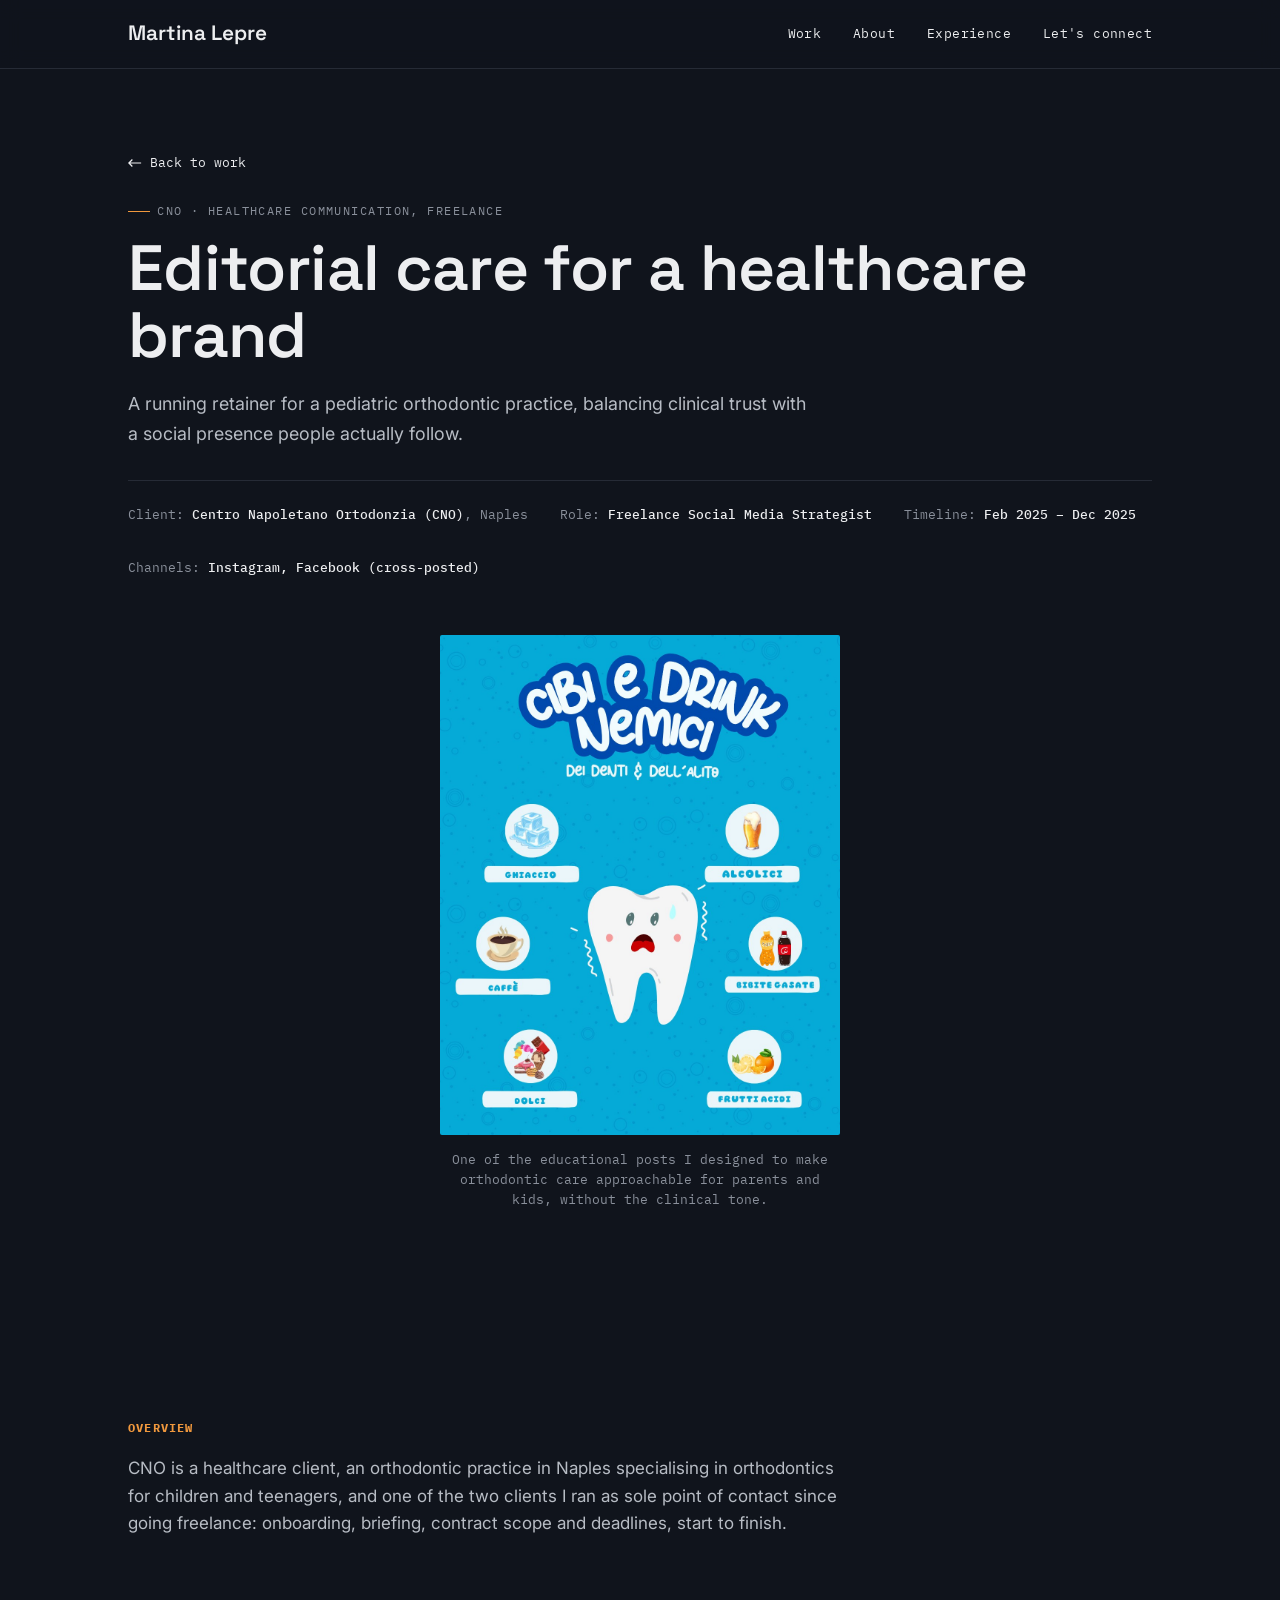
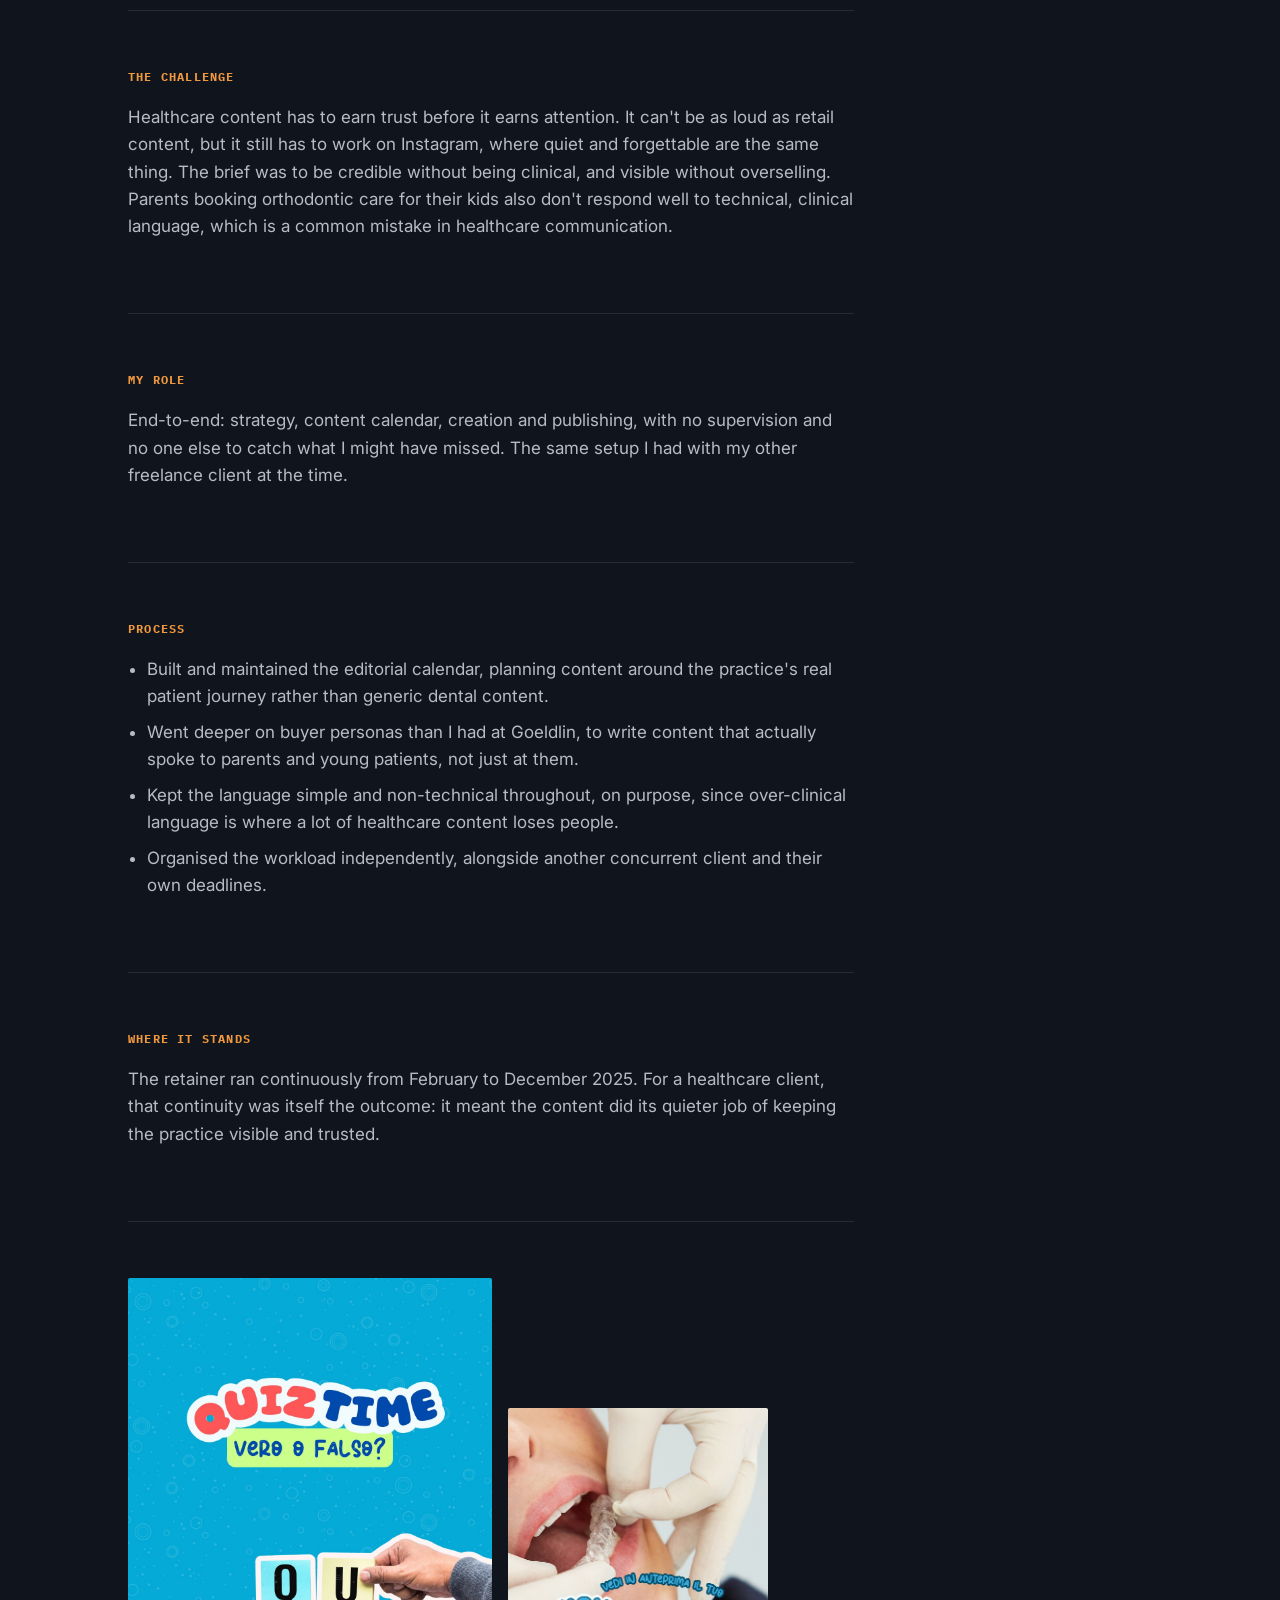
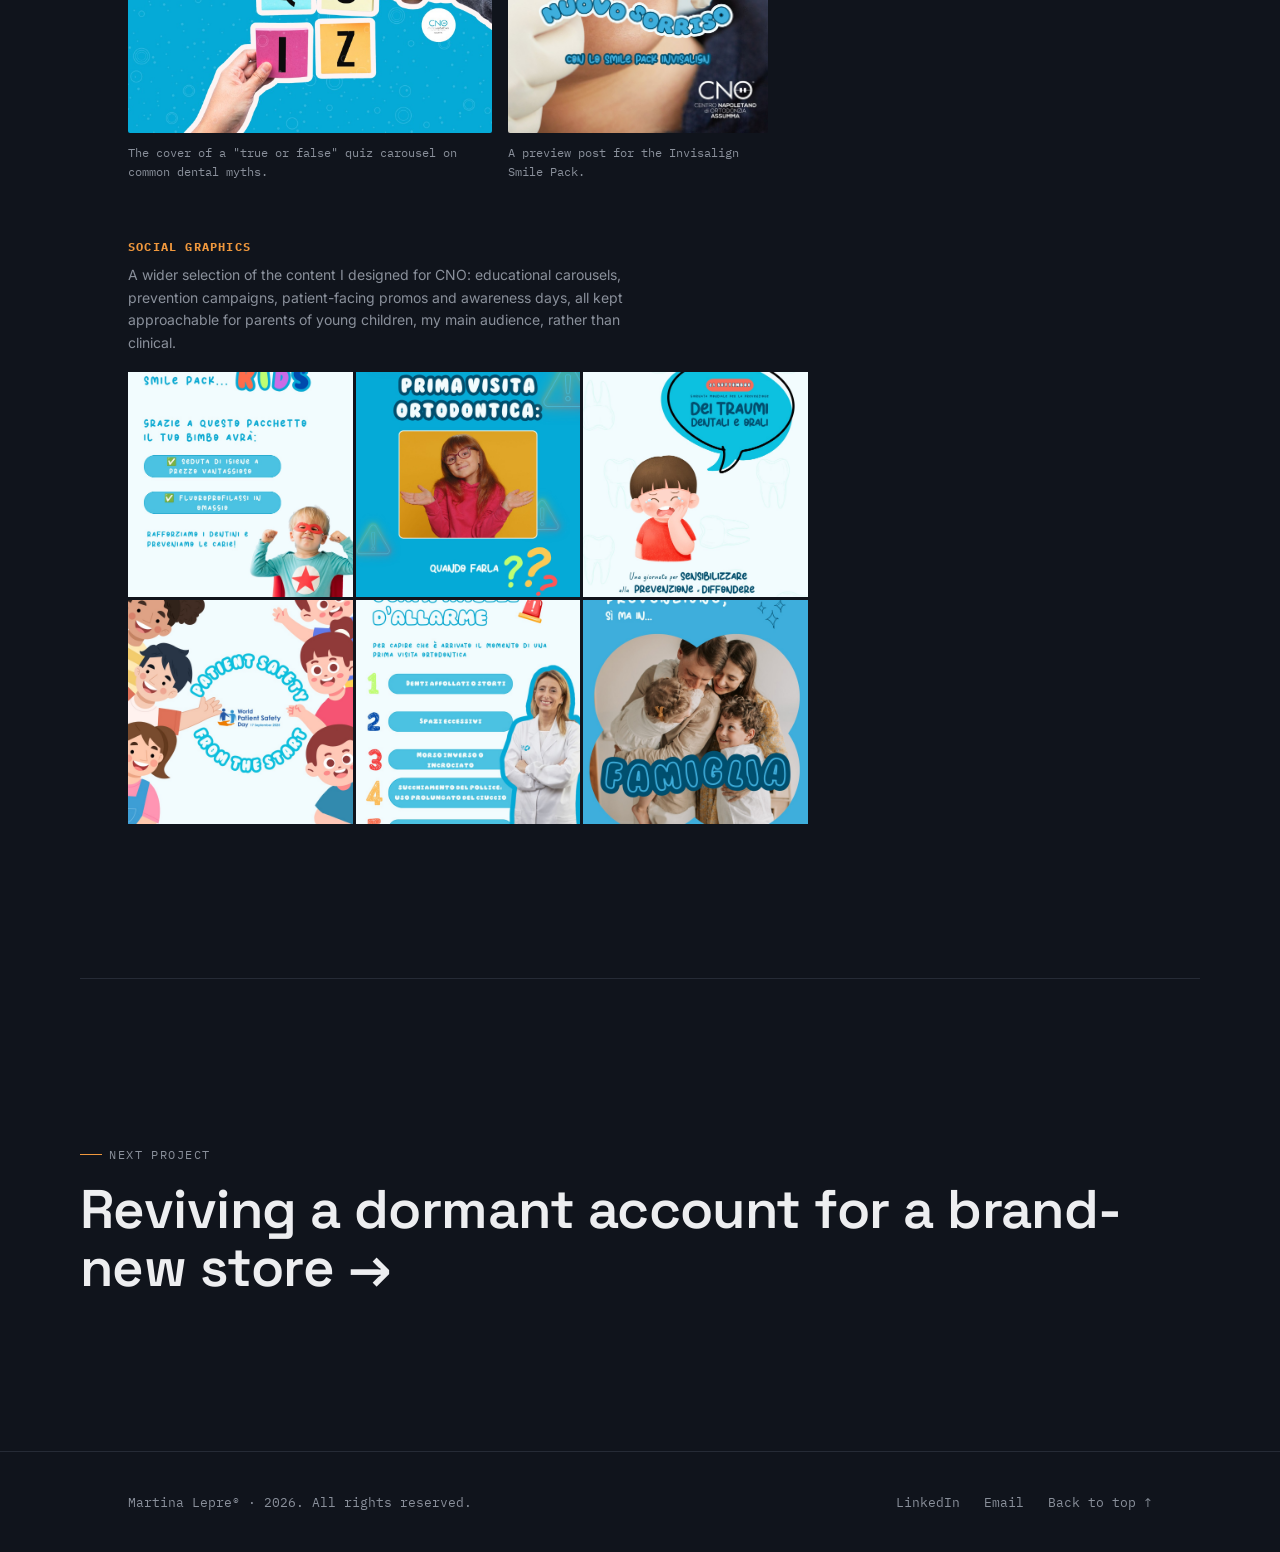
==== work/cno.html @ 4597561f "Add files via upload" ====
<!doctype html>
<html lang="en">
<head>
<meta charset="UTF-8">
<meta name="viewport" content="width=device-width, initial-scale=1">
<title>CNO · Martina Lepre</title>
<meta name="description" content="Case study: ongoing content and editorial planning for CNO, an orthodontic healthcare practice in Naples.">
<link rel="stylesheet" href="../css/style.css">
</head>
<body>

<nav class="nav" aria-label="Main">
  <div class="container">
    <a href="../index.html" class="nav-name">Martina Lepre</a>
    <ul class="nav-links" id="navLinks">
      <li><a href="../index.html#work">Work</a></li>
      <li><a href="../index.html#about">About</a></li>
      <li><a href="../index.html#experience">Experience</a></li>
      <li><a href="mailto:martinalepre.smm@gmail.com">Let's connect</a></li>
    </ul>
    <button class="nav-toggle" aria-expanded="false" aria-controls="navLinks">Menu</button>
  </div>
</nav>

<main>
  <header class="cs-hero">
    <div class="container">
      <a href="../index.html#work" class="back-link reveal is-visible">
        <svg width="14" height="10" viewBox="0 0 16 10" fill="none"><path d="M5 1L1 5L5 9M1 5H15" stroke="currentColor" stroke-width="1.4"/></svg>
        Back to work
      </a>
      <p class="eyebrow reveal is-visible" style="margin-top:20px;">CNO · Healthcare Communication, Freelance</p>
      <h1 class="display-xl reveal is-visible" style="margin-top:14px;">Editorial care for a healthcare brand</h1>
      <p class="lede reveal is-visible" style="margin-top:20px;">A running retainer for a pediatric orthodontic practice, balancing clinical trust with a social presence people actually follow.</p>

      <div class="cs-meta reveal is-visible">
        <div>Client: <strong>Centro Napoletano Ortodonzia (CNO)</strong>, Naples</div>
        <div>Role: <strong>Freelance Social Media Strategist</strong></div>
        <div>Timeline: <strong>Feb 2025 – Dec 2025</strong></div>
        <div>Channels: <strong>Instagram, Facebook (cross-posted)</strong></div>
      </div>
    </div>
    <div class="container">
      <div class="cs-feature reveal">
        <img src="../images/cno-graphic-2.jpg" alt="CNO educational graphic: foods and drinks that harm teeth and breath">
        <p class="cs-feature-cap">One of the educational posts I designed to make orthodontic care approachable for parents and kids, without the clinical tone.</p>
      </div>
    </div>
  </header>

  <section>
    <div class="container">
      <div class="cs-block reveal">
        <h2>Overview</h2>
        <p>CNO is a healthcare client, an orthodontic practice in Naples specialising in orthodontics for children and teenagers, and one of the two clients I ran as sole point of contact since going freelance: onboarding, briefing, contract scope and deadlines, start to finish.</p>
      </div>

      <div class="cs-block reveal">
        <h2>The Challenge</h2>
        <p>Healthcare content has to earn trust before it earns attention. It can't be as loud as retail content, but it still has to work on Instagram, where quiet and forgettable are the same thing. The brief was to be credible without being clinical, and visible without overselling. Parents booking orthodontic care for their kids also don't respond well to technical, clinical language, which is a common mistake in healthcare communication.</p>
      </div>

      <div class="cs-block reveal">
        <h2>My Role</h2>
        <p>End-to-end: strategy, content calendar, creation and publishing, with no supervision and no one else to catch what I might have missed. The same setup I had with my other freelance client at the time.</p>
      </div>

      <div class="cs-block reveal">
        <h2>Process</h2>
        <ul>
          <li>Built and maintained the editorial calendar, planning content around the practice's real patient journey rather than generic dental content.</li>
          <li>Went deeper on buyer personas than I had at Goeldlin, to write content that actually spoke to parents and young patients, not just at them.</li>
          <li>Kept the language simple and non-technical throughout, on purpose, since over-clinical language is where a lot of healthcare content loses people.</li>
          <li>Organised the workload independently, alongside another concurrent client and their own deadlines.</li>
        </ul>
      </div>


      <div class="cs-block reveal">
        <h2>Where it stands</h2>
        <p>The retainer ran continuously from February to December 2025. For a healthcare client, that continuity was itself the outcome: it meant the content did its quieter job of keeping the practice visible and trusted.</p>
      </div>

      <div class="cs-duo reveal">
        <figure>
          <img src="../images/cno-orig-quiztime.jpg" alt="CNO Instagram carousel cover: dental myths quiz, true or false">
          <figcaption>The cover of a "true or false" quiz carousel on common dental myths.</figcaption>
        </figure>
        <figure>
          <img src="../images/cno-orig-invisalign.jpg" alt="CNO graphic previewing a patient's new smile with Invisalign">
          <figcaption>A preview post for the Invisalign Smile Pack.</figcaption>
        </figure>
      </div>

      <div class="cs-graphics reveal">
        <h2>Social graphics</h2>
        <p class="cs-graphics-note">A wider selection of the content I designed for CNO: educational carousels, prevention campaigns, patient-facing promos and awareness days, all kept approachable for parents of young children, my main audience, rather than clinical.</p>
        <div class="cs-graphics-editorial">
          <img src="../images/cno-orig-smilepackkids.jpg" alt="CNO graphic: Smile Pack Kids promotional offer">
          <img src="../images/cno-orig-primavisita.jpg" alt="CNO graphic: when to book a first orthodontic visit">
          <img src="../images/cno-orig-21settembre.jpg" alt="CNO graphic: World Dental Trauma Day, 21 September">
          <img src="../images/cno-orig-patientsafety.jpg" alt="CNO graphic: World Patient Safety Day, 17 September">
          <img src="../images/cno-orig-campanelli.jpg" alt="CNO graphic: 5 warning signs it's time for a first orthodontic visit">
          <img src="../images/cno-orig-smilepackfamily.jpg" alt="CNO carousel cover: Smile Pack Family prevention offer">
        </div>
      </div>
    </div>
  </section>

  <div class="container cs-next reveal">
    <p class="eyebrow">Next project</p>
    <a href="just-play-salerno.html" class="display-lg">Reviving a dormant account for a brand-new store →</a>
  </div>
</main>

<footer>
  <div class="container footer-row">
    <div>Martina Lepre® · <span data-year>2026</span>. All rights reserved.</div>
    <div class="footer-links">
      <a href="https://linkedin.com/in/martina-lepre" target="_blank" rel="noopener">LinkedIn</a>
      <a href="mailto:martinalepre.smm@gmail.com">Email</a>
      <span class="back-top">Back to top ↑</span>
    </div>
  </div>
</footer>

<script src="../js/main.js"></script>
</body>
</html>
---- css/style.css ----
/* =========================================================
   MARTINA LEPRE — PORTFOLIO
   Token system: Ink / Paper / Signal Coral / Moss / Grey
   Display: Fraunces · Body: Inter · Data/Mono: IBM Plex Mono
   ========================================================= */

@import url('https://fonts.googleapis.com/css2?family=Space+Grotesk:wght@500;600;700&family=Inter:wght@400;500;600&family=IBM+Plex+Mono:wght@400;500&display=swap');

:root{
  --ink:        #EDEEF0;
  --ink-soft:   #B7BCC4;
  --paper:      #10141C;
  --paper-raised: #171C26;
  --coral:      #F0983D;
  --moss:       #F0983D;
  --grey:       #8A909B;
  --line:       #262B36;

  --font-display: 'Space Grotesk', sans-serif;
  --font-body: 'Inter', -apple-system, BlinkMacSystemFont, sans-serif;
  --font-mono: 'IBM Plex Mono', 'Courier New', monospace;

  --container: 1120px;
  --gap-section: clamp(72px, 12vw, 168px);
  --gap-block: clamp(32px, 5vw, 56px);

  --ease: cubic-bezier(.22,.61,.36,1);
  --dur: .7s;
}

@media (prefers-reduced-motion: reduce){
  :root{ --dur: 0s; }
  html{ scroll-behavior: auto !important; }
}

*, *::before, *::after{ box-sizing: border-box; }
html{ scroll-behavior: smooth; }

body{
  margin: 0;
  background: var(--paper);
  color: var(--ink);
  font-family: var(--font-body);
  font-size: 17px;
  line-height: 1.6;
  -webkit-font-smoothing: antialiased;
}

img{ max-width: 100%; display: block; }
a{ color: inherit; text-decoration: none; }

::selection{ background: var(--coral); color: var(--paper-raised); }

.container{
  max-width: var(--container);
  margin: 0 auto;
  padding: 0 clamp(20px, 5vw, 48px);
}

/* -------------------- Typography -------------------- */

.eyebrow{
  font-family: var(--font-mono);
  font-size: 12px;
  letter-spacing: .12em;
  text-transform: uppercase;
  color: var(--grey);
  display: flex;
  align-items: center;
  gap: .6em;
}
.eyebrow::before{
  content: '';
  width: 22px;
  height: 1px;
  background: var(--coral);
  display: inline-block;
}

.display-xl{
  font-family: var(--font-display);
  font-weight: 600;
  font-size: clamp(2.2rem, 5vw, 4rem);
  line-height: 1.05;
  letter-spacing: -.01em;
  margin: 0;
}
.display-lg{
  font-family: var(--font-display);
  font-weight: 600;
  font-size: clamp(2rem, 4.4vw, 3.4rem);
  line-height: 1.08;
  letter-spacing: -.01em;
  margin: 0;
}
.display-md{
  font-family: var(--font-display);
  font-weight: 600;
  font-size: clamp(1.5rem, 2.6vw, 2rem);
  line-height: 1.2;
  margin: 0;
}

.mono-data{
  font-family: var(--font-mono);
  font-size: 13px;
  letter-spacing: .02em;
  color: var(--grey);
}

.lede{
  font-size: clamp(1.05rem, 1.4vw, 1.25rem);
  line-height: 1.65;
  color: var(--ink-soft);
  max-width: 62ch;
}

/* -------------------- Nav -------------------- */

.nav{
  position: sticky;
  top: 0;
  z-index: 40;
  background: rgba(16,20,28,.86);
  backdrop-filter: blur(10px);
  border-bottom: 1px solid var(--line);
}
.nav .container{
  display: flex;
  align-items: center;
  justify-content: space-between;
  height: 68px;
}
.nav-name{
  font-family: var(--font-display);
  font-weight: 600;
  font-size: 1.3rem;
}
.nav-links{
  display: flex;
  gap: 32px;
  list-style: none;
  margin: 0; padding: 0;
  font-family: var(--font-mono);
  font-size: 13px;
  letter-spacing: .03em;
}
.nav-links a{
  position: relative;
  padding-bottom: 3px;
}
.nav-links a::after{
  content:'';
  position:absolute; left:0; right:100%; bottom:0;
  height:1px; background: var(--coral);
  transition: right var(--dur) var(--ease);
}
.nav-links a:hover::after,
.nav-links a:focus-visible::after{ right: 0; }

.nav-toggle{
  display:none;
  background:none; border:none; cursor:pointer;
  font-family: var(--font-mono); font-size: 13px;
  color: var(--ink);
}

/* cadence bar — signature scroll device */
.cadence{
  position: sticky;
  top: 68px;
  z-index: 39;
  height: 3px;
  display: flex;
  gap: 3px;
  padding: 0 clamp(20px,5vw,48px);
  background: var(--paper);
}
.cadence i{
  flex: 1;
  background: var(--line);
  transition: background var(--dur) var(--ease);
}
.cadence i.lit{ background: var(--coral); }

/* -------------------- Hero -------------------- */

.hero{
  position: relative;
  padding-top: clamp(28px, 4vw, 44px);
  padding-bottom: clamp(40px, 5vw, 56px);
  overflow: hidden;
  background:
    radial-gradient(62% 62% at 80% 108%, rgba(240,152,61,.92) 0%, rgba(196,80,48,.62) 30%, rgba(60,32,24,.30) 56%, rgba(18,20,26,0) 78%),
    linear-gradient(180deg,
      #12141A 0%,
      #1C1512 22%,
      #3C2018 42%,
      #A34A28 68%,
      #D4864F 88%,
      #DC9868 100%
    );
}
.hero::after{
  content: '';
  position: absolute;
  inset: 0;
  pointer-events: none;
  opacity: .5;
  mix-blend-mode: overlay;
  background-image: url("data:image/svg+xml;utf8,<svg xmlns='http://www.w3.org/2000/svg' width='160' height='160'><filter id='n'><feTurbulence type='fractalNoise' baseFrequency='0.85' numOctaves='2' stitchTiles='stitch'/><feColorMatrix type='saturate' values='0'/></filter><rect width='100%25' height='100%25' filter='url(%23n)'/></svg>");
}
.hero .container{ position: relative; z-index: 1; }
.hero .spec-label,
.hero .stat-label,
.hero-pill{
  color: rgba(255,255,255,.78);
}
.hero .eyebrow::before{ background: #FFD9A8; }
.hero-divider{ background: rgba(255,255,255,.22); }
.hero-pill{ border-color: rgba(255,255,255,.35); }
.hero-stats{ border-top-color: rgba(255,255,255,.22); }
.hero .eyebrow{ margin-bottom: 20px; }
.hero-tags{
  margin-top: 24px;
  display:flex;
  flex-wrap:wrap;
  gap: 10px 28px;
}
.hero-tags .tag-group{
  font-family: var(--font-mono);
  font-size: 12.5px;
  color: var(--grey);
}
.hero-tags .tag-group b{
  color: var(--ink);
  font-weight: 500;
}
.hero-meta{
  margin-top: 48px;
  display:flex;
  flex-wrap:wrap;
  gap: 28px 40px;
  font-family: var(--font-mono);
  font-size: 13px;
  color: var(--grey);
  border-top: 1px solid var(--line);
  padding-top: 20px;
}
.hero-meta strong{ color: var(--ink); font-weight: 500; }

.hero-divider{
  height: 1px;
  background: var(--line);
  margin: 22px 0 20px;
}

.hero-specs{
  display: grid;
  grid-template-columns: 1fr 1fr;
  gap: 32px;
  max-width: 720px;
}
.spec-label{
  font-family: var(--font-mono);
  font-size: 12px;
  letter-spacing: .1em;
  text-transform: uppercase;
  color: var(--grey);
  margin: 0 0 10px;
}
.spec-value{ margin: 0; color: var(--ink-soft); }
.spec-list{ margin: 0; padding-left: 1.1em; color: var(--ink-soft); }
.spec-list li + li{ margin-top: .35em; }

.hero-pill{
  display: inline-block;
  margin-top: 20px;
  padding: 9px 18px;
  border: 1px solid var(--line);
  border-radius: 999px;
  font-family: var(--font-mono);
  font-size: 12.5px;
  color: var(--ink-soft);
}

.hero-stats{
  display: flex;
  flex-wrap: wrap;
  gap: 40px;
  margin-top: 22px;
  padding-top: 18px;
  border-top: 1px solid var(--line);
}
.stat{ display: flex; flex-direction: column; gap: 6px; }
.stat-num{
  font-family: var(--font-display);
  font-weight: 600;
  font-size: clamp(1.6rem, 3vw, 2.1rem);
  color: var(--ink);
}
.stat-label{
  font-family: var(--font-mono);
  font-size: 12px;
  color: var(--grey);
  max-width: 16ch;
}

@media (max-width: 640px){
  .hero-specs{ grid-template-columns: 1fr; gap: 24px; }
}

/* -------------------- Section scaffolding -------------------- */

section{ padding: var(--gap-section) 0 0; }
section:last-of-type{ padding-bottom: var(--gap-section); }

.section-head{
  display:flex;
  justify-content: space-between;
  align-items: flex-end;
  gap: 24px;
  margin-bottom: var(--gap-block);
  border-bottom: 1px solid var(--line);
  padding-bottom: 20px;
}
.section-count{ font-family: var(--font-mono); font-size: 13px; color: var(--grey); }

.reveal{
  opacity: 0;
  transform: translateY(24px);
  transition: opacity var(--dur) var(--ease), transform var(--dur) var(--ease);
}
.reveal.is-visible{ opacity: 1; transform: translateY(0); }

/* -------------------- Work rows -------------------- */

.work-row{
  display: grid;
  grid-template-columns: 1fr 1fr;
  gap: 40px;
  align-items: center;
  padding: 48px 0;
  border-bottom: 1px solid var(--line);
  text-decoration: none;
  color: inherit;
}
.work-row:last-child{ border-bottom: none; }
.work-row:nth-child(even) .work-visual{ order: 2; }

.work-visual{
  position: relative;
  overflow: hidden;
  border-radius: 2px;
  aspect-ratio: 4/3;
  display: flex;
  align-items: center;
  justify-content: center;
  padding: 14%;
}
.work-visual.on-white{ background: #FFFFFF; }
.work-visual.on-black{ background: #020001; }
.work-logo{
  position: absolute;
  top: 16px;
  left: 16px;
  z-index: 2;
  background: rgba(255,255,255,.94);
  border-radius: 6px;
  padding: 8px 10px;
  display: flex;
  align-items: center;
  box-shadow: 0 4px 14px rgba(0,0,0,.25);
}
.work-logo img{
  height: 22px;
  width: auto;
  max-width: 100px;
  object-fit: contain;
  display: block;
}
.work-visual img{
  width: 100%; height: 100%; object-fit: contain;
  transition: transform 1s var(--ease);
}
.work-row:hover .work-visual img{ transform: scale(1.06); }

.work-index{ font-family: var(--font-mono); font-size: 12px; color: var(--coral); margin-bottom: 10px; display:block; }
.work-cat{ font-family: var(--font-mono); font-size: 12.5px; color: var(--grey); margin-top: 10px; }
.work-location{ font-family: var(--font-mono); font-size: 12.5px; color: var(--coral); margin-top: 4px; display: block; }
.work-title{
  font-family: var(--font-display);
  font-size: clamp(1.5rem, 2.6vw, 2.15rem);
  font-weight: 600;
  margin: 0;
  transition: color var(--dur) var(--ease);
}
.work-row:hover .work-title{ color: var(--coral); }
.work-desc{ margin-top: 12px; color: var(--ink-soft); max-width: 46ch; }
.work-arrow{
  display:inline-flex; align-items:center; gap:8px;
  margin-top: 20px; font-family: var(--font-mono); font-size: 12.5px;
}
.work-arrow svg{ transition: transform var(--dur) var(--ease); }
.work-row:hover .work-arrow svg{ transform: translateX(6px); }

.view-all{
  display:inline-block;
  margin-top: var(--gap-block);
  font-family: var(--font-mono);
  font-size: 13px;
  border-bottom: 1px solid var(--coral);
  padding-bottom: 2px;
}

/* -------------------- About -------------------- */

.about-grid{
  display: grid;
  grid-template-columns: .8fr 1.2fr;
  gap: 56px;
}
.about-quote{
  font-family: var(--font-display);
  font-size: clamp(1.6rem, 2.6vw, 2.1rem);
  line-height: 1.25;
  font-weight: 600;
  position: relative;
}
.about-quote .accent-text{
  color: var(--coral);
  font-style: italic;
}
.about-body p{ color: var(--ink-soft); max-width: 58ch; }
.about-body p + p{ margin-top: 1.1em; }

.beyond{
  margin-top: var(--gap-block);
  padding-top: var(--gap-block);
  border-top: 1px solid var(--line);
}
.slot{
  border: 1px dashed var(--grey);
  border-radius: 2px;
  padding: 22px 24px;
  margin-top: 16px;
  background: rgba(255,255,255,.03);
}
.slot .slot-label{
  font-family: var(--font-mono);
  font-size: 11px;
  letter-spacing: .08em;
  text-transform: uppercase;
  color: var(--coral);
  display:block;
  margin-bottom: 8px;
}
.slot p{ color: var(--grey); font-style: italic; margin: 0; }

/* -------------------- Experience -------------------- */

.exp-row{
  display: grid;
  grid-template-columns: 160px 1fr;
  gap: 32px;
  padding: 32px 0;
  border-bottom: 1px solid var(--line);
}
.exp-row:last-child{ border-bottom: none; }
.exp-dates{ font-family: var(--font-mono); font-size: 13px; color: var(--grey); padding-top: 4px; }
.exp-role{ font-family: var(--font-display); font-size: 1.3rem; font-weight: 600; margin: 0 0 4px; }
.exp-org{ font-family: var(--font-mono); font-size: 13px; color: var(--moss); margin-bottom: 12px; }
.exp-desc{ color: var(--ink-soft); max-width: 60ch; }

/* -------------------- Tools -------------------- */

.tools-list{
  display:flex; flex-wrap:wrap; gap: 12px;
}
.tool-chip{
  font-family: var(--font-mono);
  font-size: 13px;
  padding: 8px 14px;
  border: 1px solid var(--line);
  border-radius: 2px;
  color: var(--ink-soft);
}

/* -------------------- CTA -------------------- */

.cta{
  text-align: left;
}
.cta-link{
  display:inline-block;
  font-family: var(--font-display);
  font-weight: 600;
  font-size: clamp(2rem, 6vw, 4.2rem);
  line-height: 1.05;
  border-bottom: 2px solid var(--coral);
  padding-bottom: .05em;
  transition: color var(--dur) var(--ease);
}
.cta-link:hover{ color: var(--coral); }
.cta-sub{ margin-top: 24px; color: var(--grey); font-family: var(--font-mono); font-size: 13px; }

/* -------------------- Footer -------------------- */

footer{
  border-top: 1px solid var(--line);
  padding: 40px 0;
}
.footer-row{
  display:flex; justify-content: space-between; align-items:center;
  flex-wrap: wrap; gap: 16px;
  font-family: var(--font-mono); font-size: 12.5px; color: var(--grey);
}
.footer-links{ display:flex; gap: 24px; }
.footer-links a:hover{ color: var(--coral); }
.back-top{ cursor: pointer; }

/* -------------------- Case study page -------------------- */

.cs-hero{ padding-top: clamp(48px,8vw,80px); }
.cs-meta{
  display:flex; flex-wrap:wrap; gap: 32px;
  margin-top: 32px; padding-top: 24px; border-top:1px solid var(--line);
  font-family: var(--font-mono); font-size: 13px; color: var(--grey);
}
.cs-meta strong{ color: var(--ink); font-weight:500; }
.cs-cover{
  margin-top: var(--gap-block);
  border-radius: 2px;
  background: var(--paper-raised);
  display: flex;
  align-items: center;
  justify-content: center;
}
.cs-cover img{
  width: 100%;
  height: auto;
  display: block;
}
.cs-intro-logo{
  margin-top: var(--gap-block);
  width: 220px;
  max-width: 50%;
  aspect-ratio: 4/3;
  border-radius: 2px;
  display: flex;
  align-items: center;
  justify-content: center;
  padding: 16%;
}
.cs-intro-logo.on-white{ background: #FFFFFF; }
.cs-intro-logo.on-black{ background: #020001; }
.cs-intro-logo img{
  width: 100%;
  height: 100%;
  object-fit: contain;
  display: block;
}
.cs-block{
  max-width: 66ch;
  padding: var(--gap-block) 0;
  border-bottom: 1px solid var(--line);
}
.cs-block:last-of-type{ border-bottom: none; }
.cs-block h2{
  font-family: var(--font-mono);
  font-size: 12px; letter-spacing: .1em; text-transform: uppercase;
  color: var(--coral); margin: 0 0 18px;
}
.cs-block p{ color: var(--ink-soft); }
.cs-block p + p{ margin-top: 1.1em; }
.cs-block ul{ color: var(--ink-soft); padding-left: 1.1em; }
.cs-block li + li{ margin-top: .5em; }

.cs-gallery{
  display: grid;
  grid-template-columns: 1fr 1fr;
  gap: 16px;
  align-items: start;
}
.cs-gallery img{
  width: 100%;
  height: auto;
  background: var(--paper-raised);
  border-radius: 2px;
  display: block;
}
.cs-graphics{
  margin-top: var(--gap-block);
}
.cs-graphics h2{
  font-family: var(--font-mono);
  font-size: 12px; letter-spacing: .1em; text-transform: uppercase;
  color: var(--coral); margin: 0 0 8px;
}
.cs-graphics .cs-graphics-note{
  color: var(--grey);
  font-size: 14px;
  margin: 0 0 18px;
  max-width: 60ch;
}
.cs-graphics-grid{
  display: grid;
  grid-template-columns: repeat(auto-fit, minmax(150px, 1fr));
  gap: 14px;
  max-width: 640px;
}
.cs-graphics-grid img{
  width: 100%;
  height: auto;
  aspect-ratio: 4/5;
  object-fit: cover;
  border-radius: 2px;
  background: var(--paper-raised);
}
@media (max-width: 480px){
  .cs-graphics-grid{ max-width: 100%; }
}
@media (max-width: 640px){
  .cs-gallery{ grid-template-columns: 1fr 1fr; gap: 10px; }
}

/* -- Case study — editorial visual system (feature / duo / masonry) -- */

.cs-feature{
  margin-top: var(--gap-block);
}
.cs-feature img{
  display: block;
  width: 100%;
  max-width: 400px;
  margin: 0 auto;
  border-radius: 2px;
  background: var(--paper-raised);
}
.cs-feature-cap{
  margin: 14px auto 0;
  max-width: 400px;
  text-align: center;
  font-family: var(--font-mono);
  font-size: 12.5px;
  color: var(--grey);
}

.cs-duo{
  margin-top: var(--gap-block);
  max-width: 640px;
  display: grid;
  grid-template-columns: 1.4fr 1fr;
  gap: 16px;
  align-items: end;
}
.cs-duo.duo-reverse{ grid-template-columns: 1fr 1.4fr; }
.cs-duo figure{ margin: 0; }
.cs-duo img{
  width: 100%; height: auto; display: block;
  border-radius: 2px; background: var(--paper-raised);
}
.cs-duo figcaption{
  margin-top: 10px;
  font-family: var(--font-mono);
  font-size: 12px;
  color: var(--grey);
}
@media (max-width: 640px){
  .cs-duo, .cs-duo.duo-reverse{ grid-template-columns: 1fr; }
  .cs-duo figure:last-child{ max-width: 70%; margin: 0 auto; }
}

.cs-graphics-editorial{
  max-width: 680px;
  display: grid;
  grid-template-columns: repeat(3, 1fr);
  gap: 3px;
}
.cs-graphics-editorial img{
  width: 100%;
  aspect-ratio: 1/1;
  object-fit: cover;
  background: var(--paper-raised);
  display: block;
  margin: 0;
}
@media (max-width: 420px){
  .cs-graphics-editorial{ grid-template-columns: repeat(3, 1fr); gap: 2px; }
}

.cs-next{
  padding: var(--gap-section) 0;
  border-top: 1px solid var(--line);
}
.cs-next .eyebrow{ margin-bottom: 16px; }

.back-link{
  display:inline-flex; align-items:center; gap:8px;
  font-family: var(--font-mono); font-size: 13px;
  margin-bottom: 8px;
}

/* -------------------- Responsive -------------------- */

@media (max-width: 860px){
  .about-grid{ grid-template-columns: 1fr; gap: 28px; }
  .work-row{ grid-template-columns: 1fr; }
  .work-row:nth-child(even) .work-visual{ order: 0; }
  .exp-row{ grid-template-columns: 1fr; gap: 8px; }
}

@media (max-width: 640px){
  .nav-links{
    position: fixed; inset: 68px 0 auto 0;
    flex-direction: column;
    background: var(--paper);
    padding: 24px clamp(20px,5vw,48px);
    border-bottom: 1px solid var(--line);
    gap: 18px;
    transform: translateY(-8px);
    opacity: 0;
    pointer-events: none;
    transition: opacity var(--dur) var(--ease), transform var(--dur) var(--ease);
  }
  .nav-links.open{ opacity: 1; transform: translateY(0); pointer-events: auto; }
  .nav-toggle{ display: block; }
  .cadence{ top: 68px; }
}
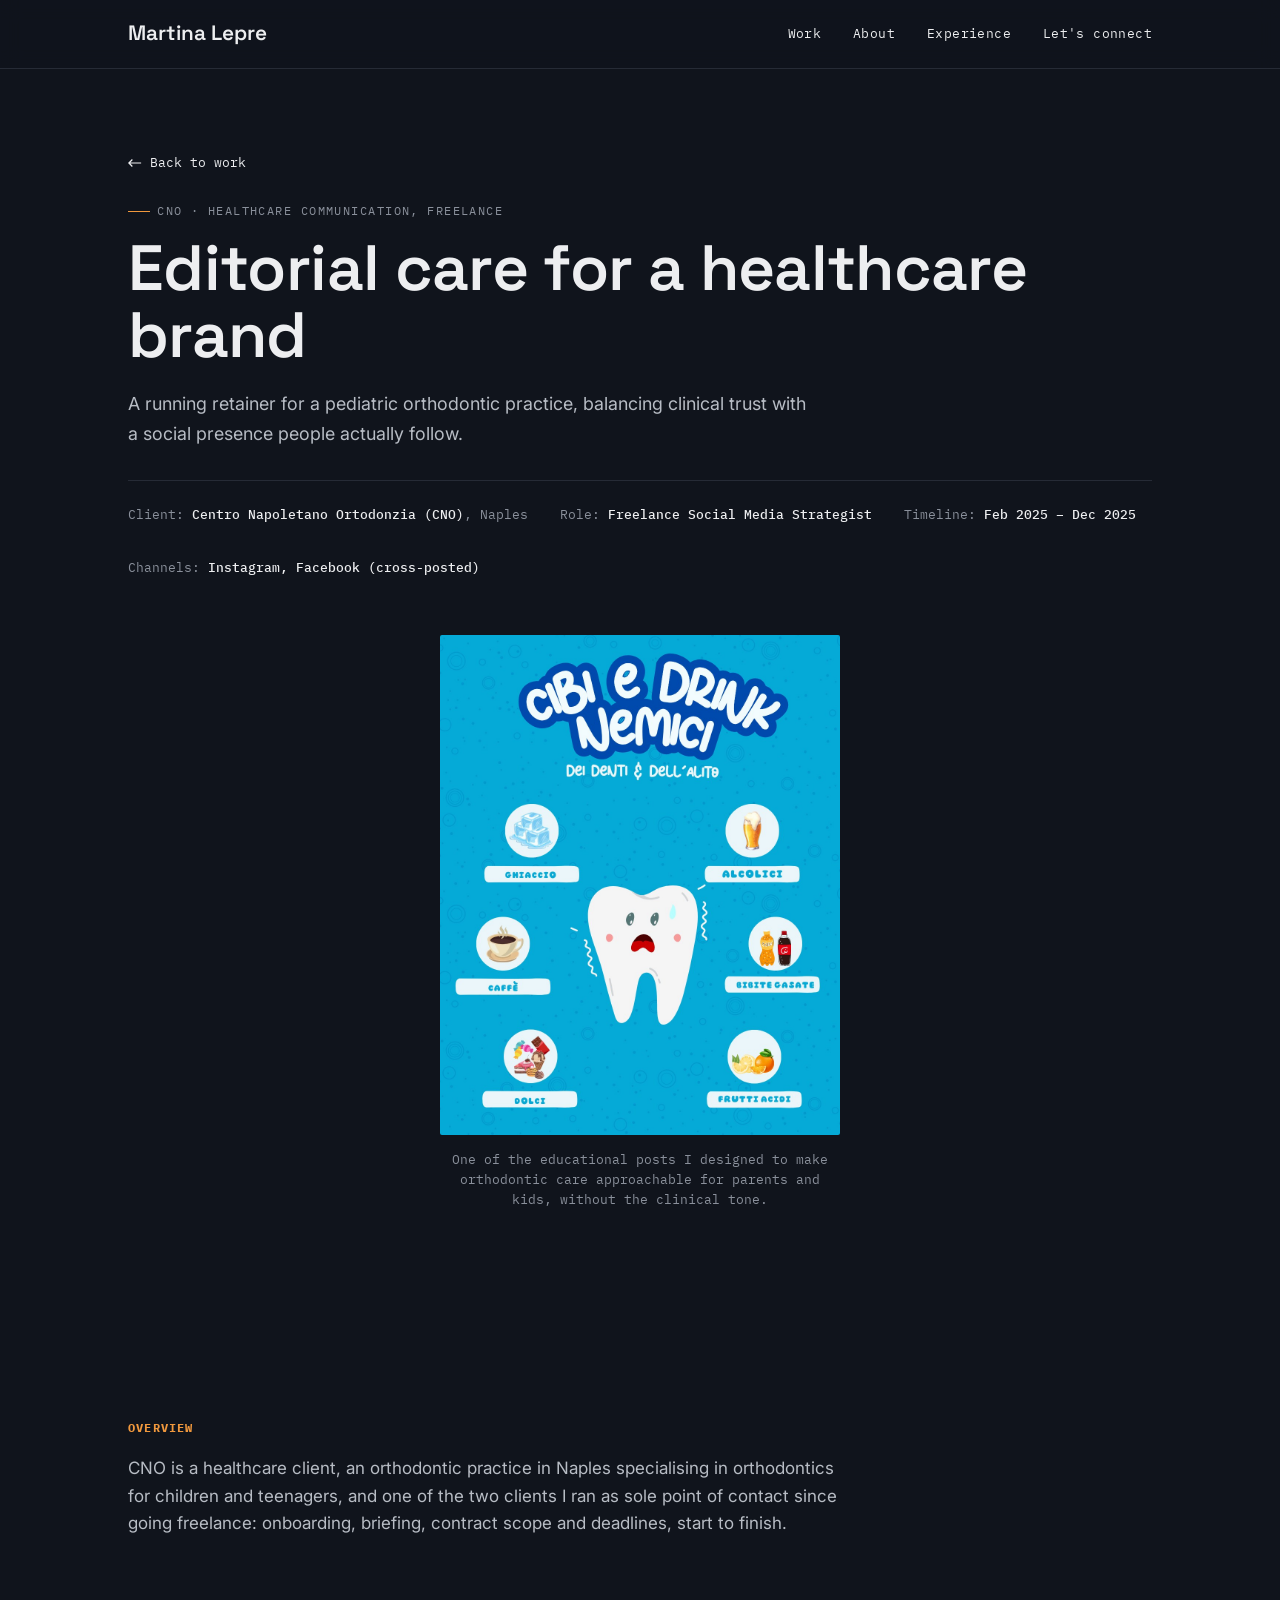
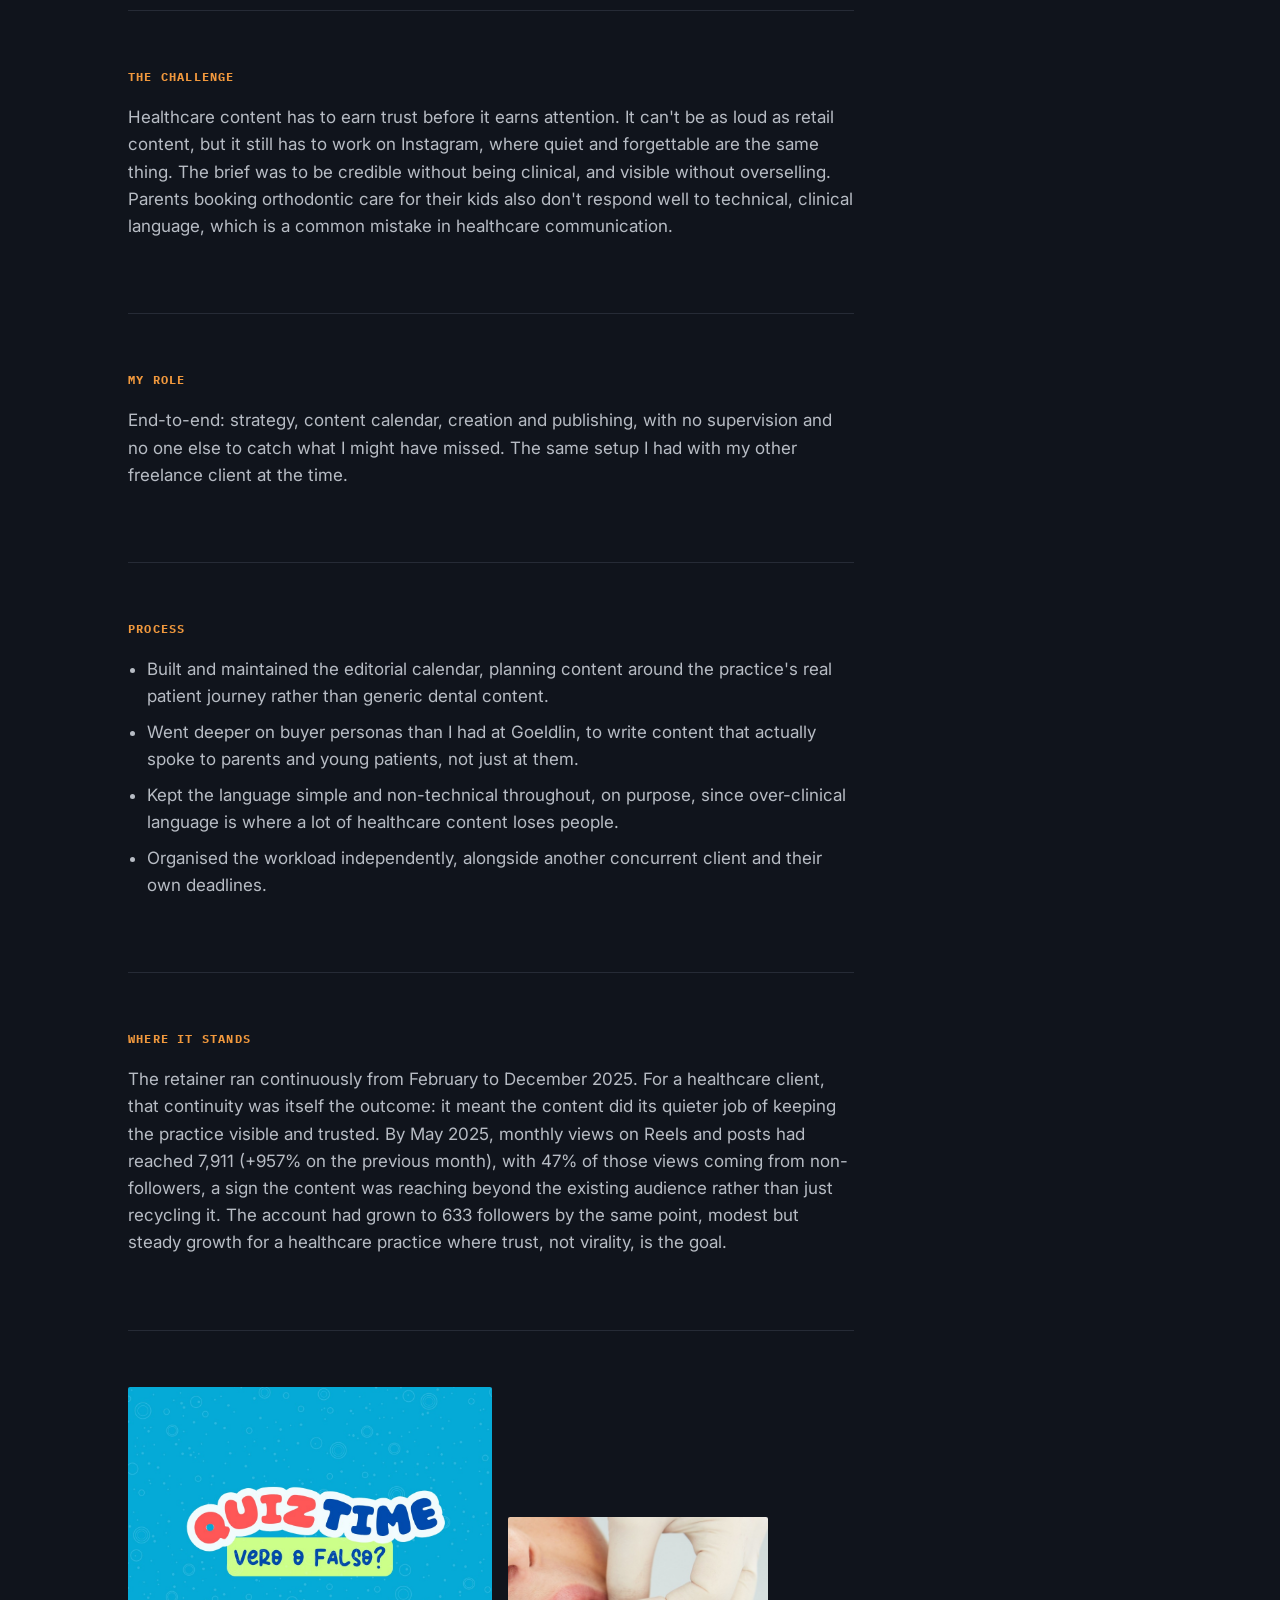
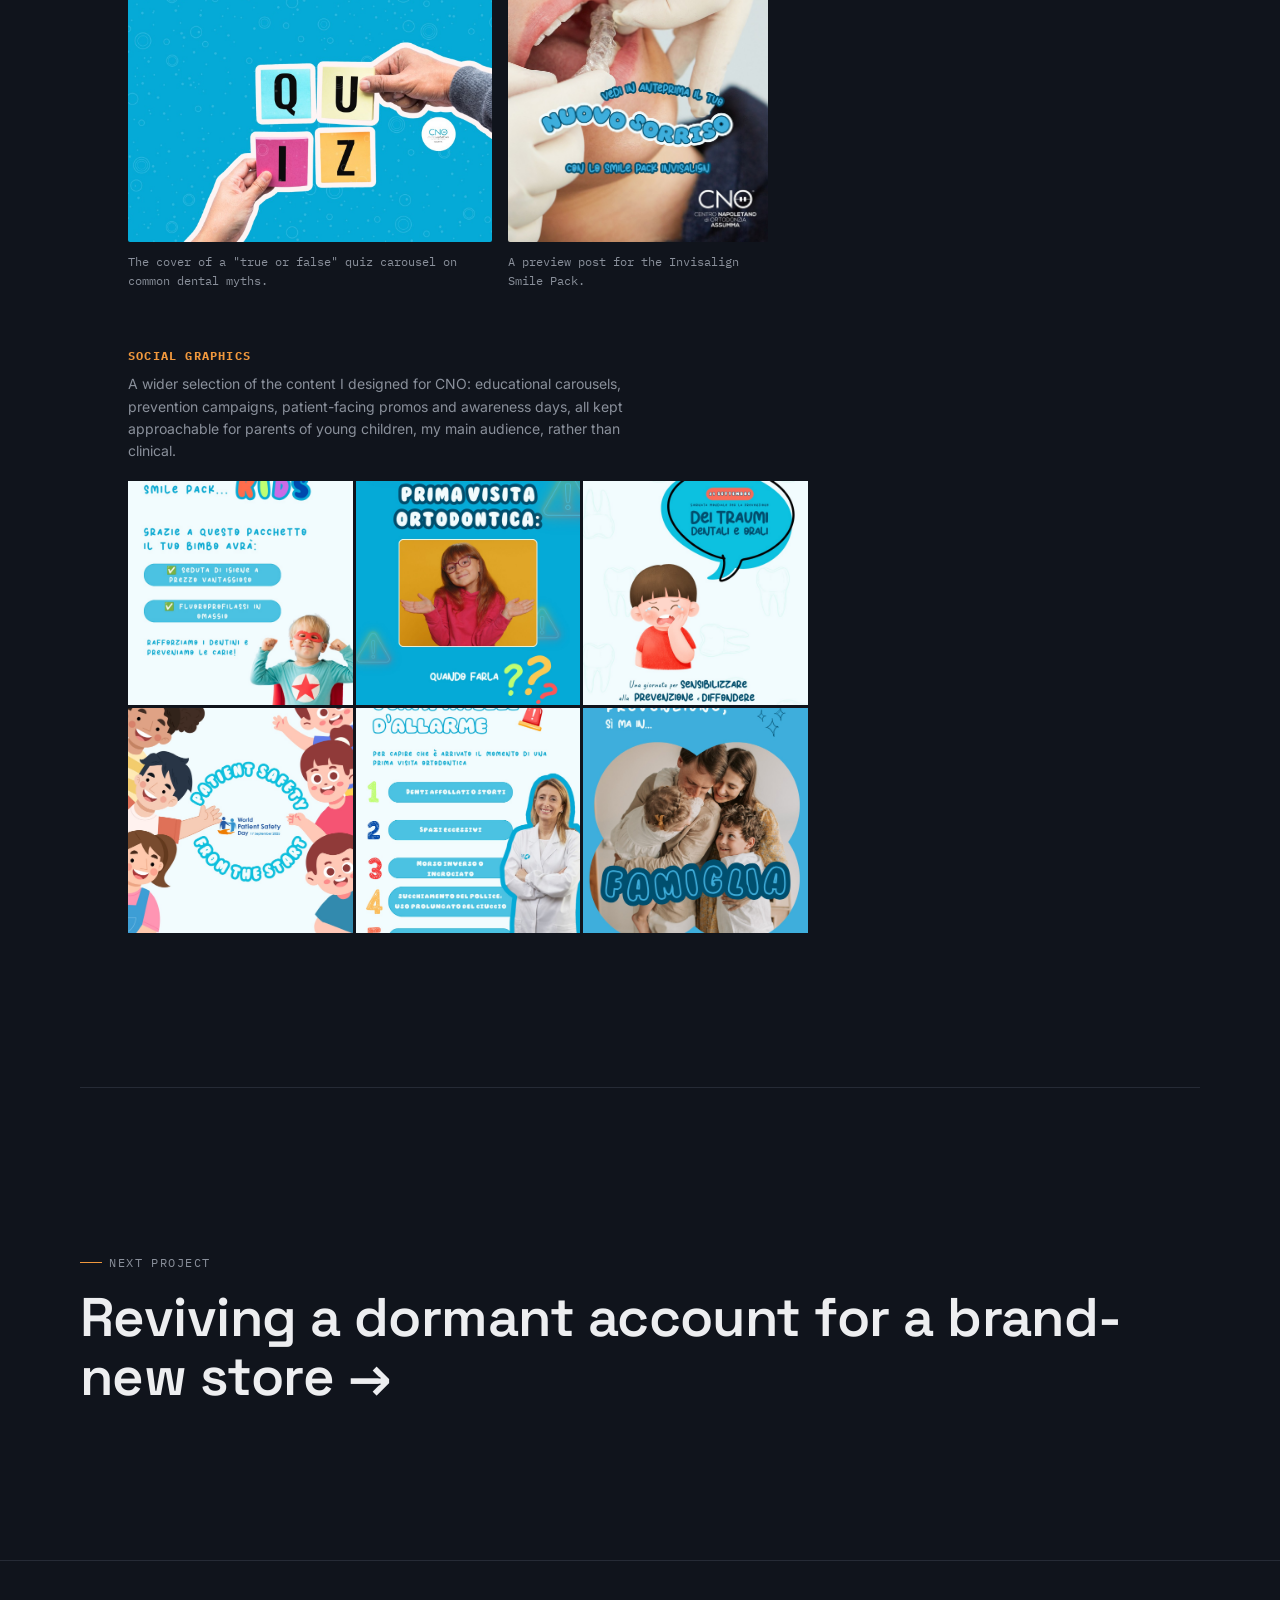
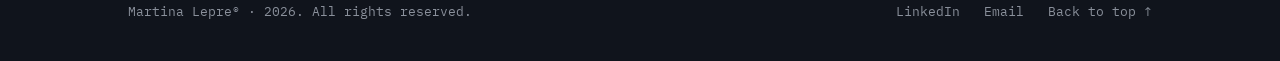
==== commit 91ca60a0: "Update cno.html" ====
--- a/work/cno.html
+++ b/work/cno.html
@@ -11,119 +11,120 @@
 
 <nav class="nav" aria-label="Main">
   <div class="container">
-    <a href="../index.html" class="nav-name">Martina Lepre</a>
-    <ul class="nav-links" id="navLinks">
-      <li><a href="../index.html#work">Work</a></li>
-      <li><a href="../index.html#about">About</a></li>
-      <li><a href="../index.html#experience">Experience</a></li>
-      <li><a href="mailto:martinalepre.smm@gmail.com">Let's connect</a></li>
-    </ul>
-    <button class="nav-toggle" aria-expanded="false" aria-controls="navLinks">Menu</button>
-  </div>
-</nav>
+      <a href="../index.html" class="nav-name">Martina Lepre</a>
+          <ul class="nav-links" id="navLinks">
+                <li><a href="../index.html#work">Work</a></li>
+                      <li><a href="../index.html#about">About</a></li>
+                            <li><a href="../index.html#experience">Experience</a></li>
+                                  <li><a href="mailto:martinalepre.smm@gmail.com">Let's connect</a></li>
+                                      </ul>
+                                          <button class="nav-toggle" aria-expanded="false" aria-controls="navLinks">Menu</button>
+                                            </div>
+                                            </nav>
 
-<main>
-  <header class="cs-hero">
-    <div class="container">
-      <a href="../index.html#work" class="back-link reveal is-visible">
-        <svg width="14" height="10" viewBox="0 0 16 10" fill="none"><path d="M5 1L1 5L5 9M1 5H15" stroke="currentColor" stroke-width="1.4"/></svg>
-        Back to work
-      </a>
-      <p class="eyebrow reveal is-visible" style="margin-top:20px;">CNO · Healthcare Communication, Freelance</p>
-      <h1 class="display-xl reveal is-visible" style="margin-top:14px;">Editorial care for a healthcare brand</h1>
-      <p class="lede reveal is-visible" style="margin-top:20px;">A running retainer for a pediatric orthodontic practice, balancing clinical trust with a social presence people actually follow.</p>
+                                            <main>
+                                              <header class="cs-hero">
+                                                  <div class="container">
+                                                        <a href="../index.html#work" class="back-link reveal is-visible">
+                                                                <svg width="14" height="10" viewBox="0 0 16 10" fill="none"><path d="M5 1L1 5L5 9M1 5H15" stroke="currentColor" stroke-width="1.4"/></svg>
+                                                                        Back to work
+                                                                              </a>
+                                                                                    <p class="eyebrow reveal is-visible" style="margin-top:20px;">CNO · Healthcare Communication, Freelance</p>
+                                                                                          <h1 class="display-xl reveal is-visible" style="margin-top:14px;">Editorial care for a healthcare brand</h1>
+                                                                                                <p class="lede reveal is-visible" style="margin-top:20px;">A running retainer for a pediatric orthodontic practice, balancing clinical trust with a social presence people actually follow.</p>
 
-      <div class="cs-meta reveal is-visible">
-        <div>Client: <strong>Centro Napoletano Ortodonzia (CNO)</strong>, Naples</div>
-        <div>Role: <strong>Freelance Social Media Strategist</strong></div>
-        <div>Timeline: <strong>Feb 2025 – Dec 2025</strong></div>
-        <div>Channels: <strong>Instagram, Facebook (cross-posted)</strong></div>
-      </div>
-    </div>
-    <div class="container">
-      <div class="cs-feature reveal">
-        <img src="../images/cno-graphic-2.jpg" alt="CNO educational graphic: foods and drinks that harm teeth and breath">
-        <p class="cs-feature-cap">One of the educational posts I designed to make orthodontic care approachable for parents and kids, without the clinical tone.</p>
-      </div>
-    </div>
-  </header>
-
-  <section>
-    <div class="container">
-      <div class="cs-block reveal">
-        <h2>Overview</h2>
-        <p>CNO is a healthcare client, an orthodontic practice in Naples specialising in orthodontics for children and teenagers, and one of the two clients I ran as sole point of contact since going freelance: onboarding, briefing, contract scope and deadlines, start to finish.</p>
-      </div>
-
-      <div class="cs-block reveal">
-        <h2>The Challenge</h2>
-        <p>Healthcare content has to earn trust before it earns attention. It can't be as loud as retail content, but it still has to work on Instagram, where quiet and forgettable are the same thing. The brief was to be credible without being clinical, and visible without overselling. Parents booking orthodontic care for their kids also don't respond well to technical, clinical language, which is a common mistake in healthcare communication.</p>
-      </div>
-
-      <div class="cs-block reveal">
-        <h2>My Role</h2>
-        <p>End-to-end: strategy, content calendar, creation and publishing, with no supervision and no one else to catch what I might have missed. The same setup I had with my other freelance client at the time.</p>
-      </div>
-
-      <div class="cs-block reveal">
-        <h2>Process</h2>
-        <ul>
-          <li>Built and maintained the editorial calendar, planning content around the practice's real patient journey rather than generic dental content.</li>
-          <li>Went deeper on buyer personas than I had at Goeldlin, to write content that actually spoke to parents and young patients, not just at them.</li>
-          <li>Kept the language simple and non-technical throughout, on purpose, since over-clinical language is where a lot of healthcare content loses people.</li>
-          <li>Organised the workload independently, alongside another concurrent client and their own deadlines.</li>
-        </ul>
-      </div>
-
-
-      <div class="cs-block reveal">
-        <h2>Where it stands</h2>
-        <p>The retainer ran continuously from February to December 2025. For a healthcare client, that continuity was itself the outcome: it meant the content did its quieter job of keeping the practice visible and trusted.</p>
-      </div>
-
-      <div class="cs-duo reveal">
-        <figure>
-          <img src="../images/cno-orig-quiztime.jpg" alt="CNO Instagram carousel cover: dental myths quiz, true or false">
-          <figcaption>The cover of a "true or false" quiz carousel on common dental myths.</figcaption>
-        </figure>
-        <figure>
-          <img src="../images/cno-orig-invisalign.jpg" alt="CNO graphic previewing a patient's new smile with Invisalign">
-          <figcaption>A preview post for the Invisalign Smile Pack.</figcaption>
-        </figure>
-      </div>
-
-      <div class="cs-graphics reveal">
-        <h2>Social graphics</h2>
-        <p class="cs-graphics-note">A wider selection of the content I designed for CNO: educational carousels, prevention campaigns, patient-facing promos and awareness days, all kept approachable for parents of young children, my main audience, rather than clinical.</p>
-        <div class="cs-graphics-editorial">
-          <img src="../images/cno-orig-smilepackkids.jpg" alt="CNO graphic: Smile Pack Kids promotional offer">
-          <img src="../images/cno-orig-primavisita.jpg" alt="CNO graphic: when to book a first orthodontic visit">
-          <img src="../images/cno-orig-21settembre.jpg" alt="CNO graphic: World Dental Trauma Day, 21 September">
-          <img src="../images/cno-orig-patientsafety.jpg" alt="CNO graphic: World Patient Safety Day, 17 September">
-          <img src="../images/cno-orig-campanelli.jpg" alt="CNO graphic: 5 warning signs it's time for a first orthodontic visit">
-          <img src="../images/cno-orig-smilepackfamily.jpg" alt="CNO carousel cover: Smile Pack Family prevention offer">
-        </div>
-      </div>
-    </div>
-  </section>
-
-  <div class="container cs-next reveal">
-    <p class="eyebrow">Next project</p>
-    <a href="just-play-salerno.html" class="display-lg">Reviving a dormant account for a brand-new store →</a>
-  </div>
-</main>
-
-<footer>
-  <div class="container footer-row">
-    <div>Martina Lepre® · <span data-year>2026</span>. All rights reserved.</div>
-    <div class="footer-links">
-      <a href="https://linkedin.com/in/martina-lepre" target="_blank" rel="noopener">LinkedIn</a>
-      <a href="mailto:martinalepre.smm@gmail.com">Email</a>
-      <span class="back-top">Back to top ↑</span>
-    </div>
-  </div>
-</footer>
-
-<script src="../js/main.js"></script>
-</body>
-</html>
+                                                                                                      <div class="cs-meta reveal is-visible">
+                                                                                                              <div>Client: <strong>Centro Napoletano Ortodonzia (CNO)</strong>, Naples</div>
+                                                                                                                      <div>Role: <strong>Freelance Social Media Strategist</strong></div>
+                                                                                                                              <div>Timeline: <strong>Feb 2025 – Dec 2025</strong></div>
+                                                                                                                                      <div>Channels: <strong>Instagram, Facebook (cross-posted)</strong></div>
+                                                                                                                                            </div>
+                                                                                                                                                </div>
+                                                                                                                                                    <div class="container">
+                                                                                                                                                          <div class="cs-feature reveal">
+                                                                                                                                                                  <img src="../images/cno-graphic-2.jpg" alt="CNO educational graphic: foods and drinks that harm teeth and breath">
+                                                                                                                                                                          <p class="cs-feature-cap">One of the educational posts I designed to make orthodontic care approachable for parents and kids, without the clinical tone.</p>
+                                                                                                                                                                                </div>
+                                                                                                                                                                                    </div>
+                                                                                                                                                                                      </header>
+                                                                                                                                                                                      
+                                                                                                                                                                                        <section>
+                                                                                                                                                                                            <div class="container">
+                                                                                                                                                                                                  <div class="cs-block reveal">
+                                                                                                                                                                                                          <h2>Overview</h2>
+                                                                                                                                                                                                                  <p>CNO is a healthcare client, an orthodontic practice in Naples specialising in orthodontics for children and teenagers, and one of the two clients I ran as sole point of contact since going freelance: onboarding, briefing, contract scope and deadlines, start to finish.</p>
+                                                                                                                                                                                                                        </div>
+                                                                                                                                                                                                                        
+                                                                                                                                                                                                                              <div class="cs-block reveal">
+                                                                                                                                                                                                                                      <h2>The Challenge</h2>
+                                                                                                                                                                                                                                              <p>Healthcare content has to earn trust before it earns attention. It can't be as loud as retail content, but it still has to work on Instagram, where quiet and forgettable are the same thing. The brief was to be credible without being clinical, and visible without overselling. Parents booking orthodontic care for their kids also don't respond well to technical, clinical language, which is a common mistake in healthcare communication.</p>
+                                                                                                                                                                                                                                                    </div>
+                                                                                                                                                                                                                                                    
+                                                                                                                                                                                                                                                          <div class="cs-block reveal">
+                                                                                                                                                                                                                                                                  <h2>My Role</h2>
+                                                                                                                                                                                                                                                                          <p>End-to-end: strategy, content calendar, creation and publishing, with no supervision and no one else to catch what I might have missed. The same setup I had with my other freelance client at the time.</p>
+                                                                                                                                                                                                                                                                                </div>
+                                                                                                                                                                                                                                                                                
+                                                                                                                                                                                                                                                                                      <div class="cs-block reveal">
+                                                                                                                                                                                                                                                                                              <h2>Process</h2>
+                                                                                                                                                                                                                                                                                                      <ul>
+                                                                                                                                                                                                                                                                                                                <li>Built and maintained the editorial calendar, planning content around the practice's real patient journey rather than generic dental content.</li>
+                                                                                                                                                                                                                                                                                                                          <li>Went deeper on buyer personas than I had at Goeldlin, to write content that actually spoke to parents and young patients, not just at them.</li>
+                                                                                                                                                                                                                                                                                                                                    <li>Kept the language simple and non-technical throughout, on purpose, since over-clinical language is where a lot of healthcare content loses people.</li>
+                                                                                                                                                                                                                                                                                                                                              <li>Organised the workload independently, alongside another concurrent client and their own deadlines.</li>
+                                                                                                                                                                                                                                                                                                                                                      </ul>
+                                                                                                                                                                                                                                                                                                                                                            </div>
+                                                                                                                                                                                                                                                                                                                                                            
+                                                                                                                                                                                                                                                                                                                                                            
+                                                                                                                                                                                                                                                                                                                                                                  <div class="cs-block reveal">
+                                                                                                                                                                                                                                                                                                                                                                          <h2>Where it stands</h2>
+                                                                                                                                                                                                                                                                                                                                                                                  <p>The retainer ran continuously from February to December 2025. For a healthcare client, that continuity was itself the outcome: it meant the content did its quieter job of keeping the practice visible and trusted. By May 2025, monthly views on Reels and posts had reached 7,911 (+957% on the previous month), with 47% of those views coming from non-followers, a sign the content was reaching beyond the existing audience rather than just recycling it. The account had grown to 633 followers by the same point, modest but steady growth for a healthcare practice where trust, not virality, is the goal.</p>
+                                                                                                                                                                                                                                                                                                                                                                                        </div>
+                                                                                                                                                                                                                                                                                                                                                                                        
+                                                                                                                                                                                                                                                                                                                                                                                              <div class="cs-duo reveal">
+                                                                                                                                                                                                                                                                                                                                                                                                      <figure>
+                                                                                                                                                                                                                                                                                                                                                                                                                <img src="../images/cno-orig-quiztime.jpg" alt="CNO Instagram carousel cover: dental myths quiz, true or false">
+                                                                                                                                                                                                                                                                                                                                                                                                                          <figcaption>The cover of a "true or false" quiz carousel on common dental myths.</figcaption>
+                                                                                                                                                                                                                                                                                                                                                                                                                                  </figure>
+                                                                                                                                                                                                                                                                                                                                                                                                                                          <figure>
+                                                                                                                                                                                                                                                                                                                                                                                                                                                    <img src="../images/cno-orig-invisalign.jpg" alt="CNO graphic previewing a patient's new smile with Invisalign">
+                                                                                                                                                                                                                                                                                                                                                                                                                                                              <figcaption>A preview post for the Invisalign Smile Pack.</figcaption>
+                                                                                                                                                                                                                                                                                                                                                                                                                                                                      </figure>
+                                                                                                                                                                                                                                                                                                                                                                                                                                                                            </div>
+                                                                                                                                                                                                                                                                                                                                                                                                                                                                            
+                                                                                                                                                                                                                                                                                                                                                                                                                                                                                  <div class="cs-graphics reveal">
+                                                                                                                                                                                                                                                                                                                                                                                                                                                                                          <h2>Social graphics</h2>
+                                                                                                                                                                                                                                                                                                                                                                                                                                                                                                  <p class="cs-graphics-note">A wider selection of the content I designed for CNO: educational carousels, prevention campaigns, patient-facing promos and awareness days, all kept approachable for parents of young children, my main audience, rather than clinical.</p>
+                                                                                                                                                                                                                                                                                                                                                                                                                                                                                                          <div class="cs-graphics-editorial">
+                                                                                                                                                                                                                                                                                                                                                                                                                                                                                                                    <img src="../images/cno-orig-smilepackkids.jpg" alt="CNO graphic: Smile Pack Kids promotional offer">
+                                                                                                                                                                                                                                                                                                                                                                                                                                                                                                                              <img src="../images/cno-orig-primavisita.jpg" alt="CNO graphic: when to book a first orthodontic visit">
+                                                                                                                                                                                                                                                                                                                                                                                                                                                                                                                                        <img src="../images/cno-orig-21settembre.jpg" alt="CNO graphic: World Dental Trauma Day, 21 September">
+                                                                                                                                                                                                                                                                                                                                                                                                                                                                                                                                                  <img src="../images/cno-orig-patientsafety.jpg" alt="CNO graphic: World Patient Safety Day, 17 September">
+                                                                                                                                                                                                                                                                                                                                                                                                                                                                                                                                                            <img src="../images/cno-orig-campanelli.jpg" alt="CNO graphic: 5 warning signs it's time for a first orthodontic visit">
+                                                                                                                                                                                                                                                                                                                                                                                                                                                                                                                                                                      <img src="../images/cno-orig-smilepackfamily.jpg" alt="CNO carousel cover: Smile Pack Family prevention offer">
+                                                                                                                                                                                                                                                                                                                                                                                                                                                                                                                                                                              </div>
+                                                                                                                                                                                                                                                                                                                                                                                                                                                                                                                                                                                    </div>
+                                                                                                                                                                                                                                                                                                                                                                                                                                                                                                                                                                                        </div>
+                                                                                                                                                                                                                                                                                                                                                                                                                                                                                                                                                                                          </section>
+                                                                                                                                                                                                                                                                                                                                                                                                                                                                                                                                                                                          
+                                                                                                                                                                                                                                                                                                                                                                                                                                                                                                                                                                                            <div class="container cs-next reveal">
+                                                                                                                                                                                                                                                                                                                                                                                                                                                                                                                                                                                                <p class="eyebrow">Next project</p>
+                                                                                                                                                                                                                                                                                                                                                                                                                                                                                                                                                                                                    <a href="just-play-salerno.html" class="display-lg">Reviving a dormant account for a brand-new store →</a>
+                                                                                                                                                                                                                                                                                                                                                                                                                                                                                                                                                                                                      </div>
+                                                                                                                                                                                                                                                                                                                                                                                                                                                                                                                                                                                                      </main>
+                                                                                                                                                                                                                                                                                                                                                                                                                                                                                                                                                                                                      
+                                                                                                                                                                                                                                                                                                                                                                                                                                                                                                                                                                                                      <footer>
+                                                                                                                                                                                                                                                                                                                                                                                                                                                                                                                                                                                                        <div class="container footer-row">
+                                                                                                                                                                                                                                                                                                                                                                                                                                                                                                                                                                                                            <div>Martina Lepre® · <span data-year>2026</span>. All rights reserved.</div>
+                                                                                                                                                                                                                                                                                                                                                                                                                                                                                                                                                                                                                <div class="footer-links">
+                                                                                                                                                                                                                                                                                                                                                                                                                                                                                                                                                                                                                      <a href="https://www.linkedin.com/in/martina-lepre-69aa9328b/" target="_blank" rel="noopener">LinkedIn</a>
+                                                                                                                                                                                                                                                                                                                                                                                                                                                                                                                                                                                                                            <a href="mailto:martinalepre.smm@gmail.com">Email</a>
+                                                                                                                                                                                                                                                                                                                                                                                                                                                                                                                                                                                                                                  <span class="back-top">Back to top ↑</span>
+                                                                                                                                                                                                                                                                                                                                                                                                                                                                                                                                                                                                                                      </div>
+                                                                                                                                                                                                                                                                                                                                                                                                                                                                                                                                                                                                                                        </div>
+                                                                                                                                                                                                                                                                                                                                                                                                                                                                                                                                                                                                                                        </footer>
+                                                                                                                                                                                                                                                                                                                                                                                                                                                                                                                                                                                                                                        
+                                                                                                                                                                                                                                                                                                                                                                                                                                                                                                                                                                                                                                        <script src="../js/main.js"></script>
+                                                                                                                                                                                                                                                                                                                                                                                                                                                                                                                                                                                                                                        </body>
+                                                                                                                                                                                                                                                                                                                                                                                                                                                                                                                                                                                                                                        </html>
+                                                                                                                                                                                                                                                                                                                                                                                                                                                                                                                                                                                                                                        
